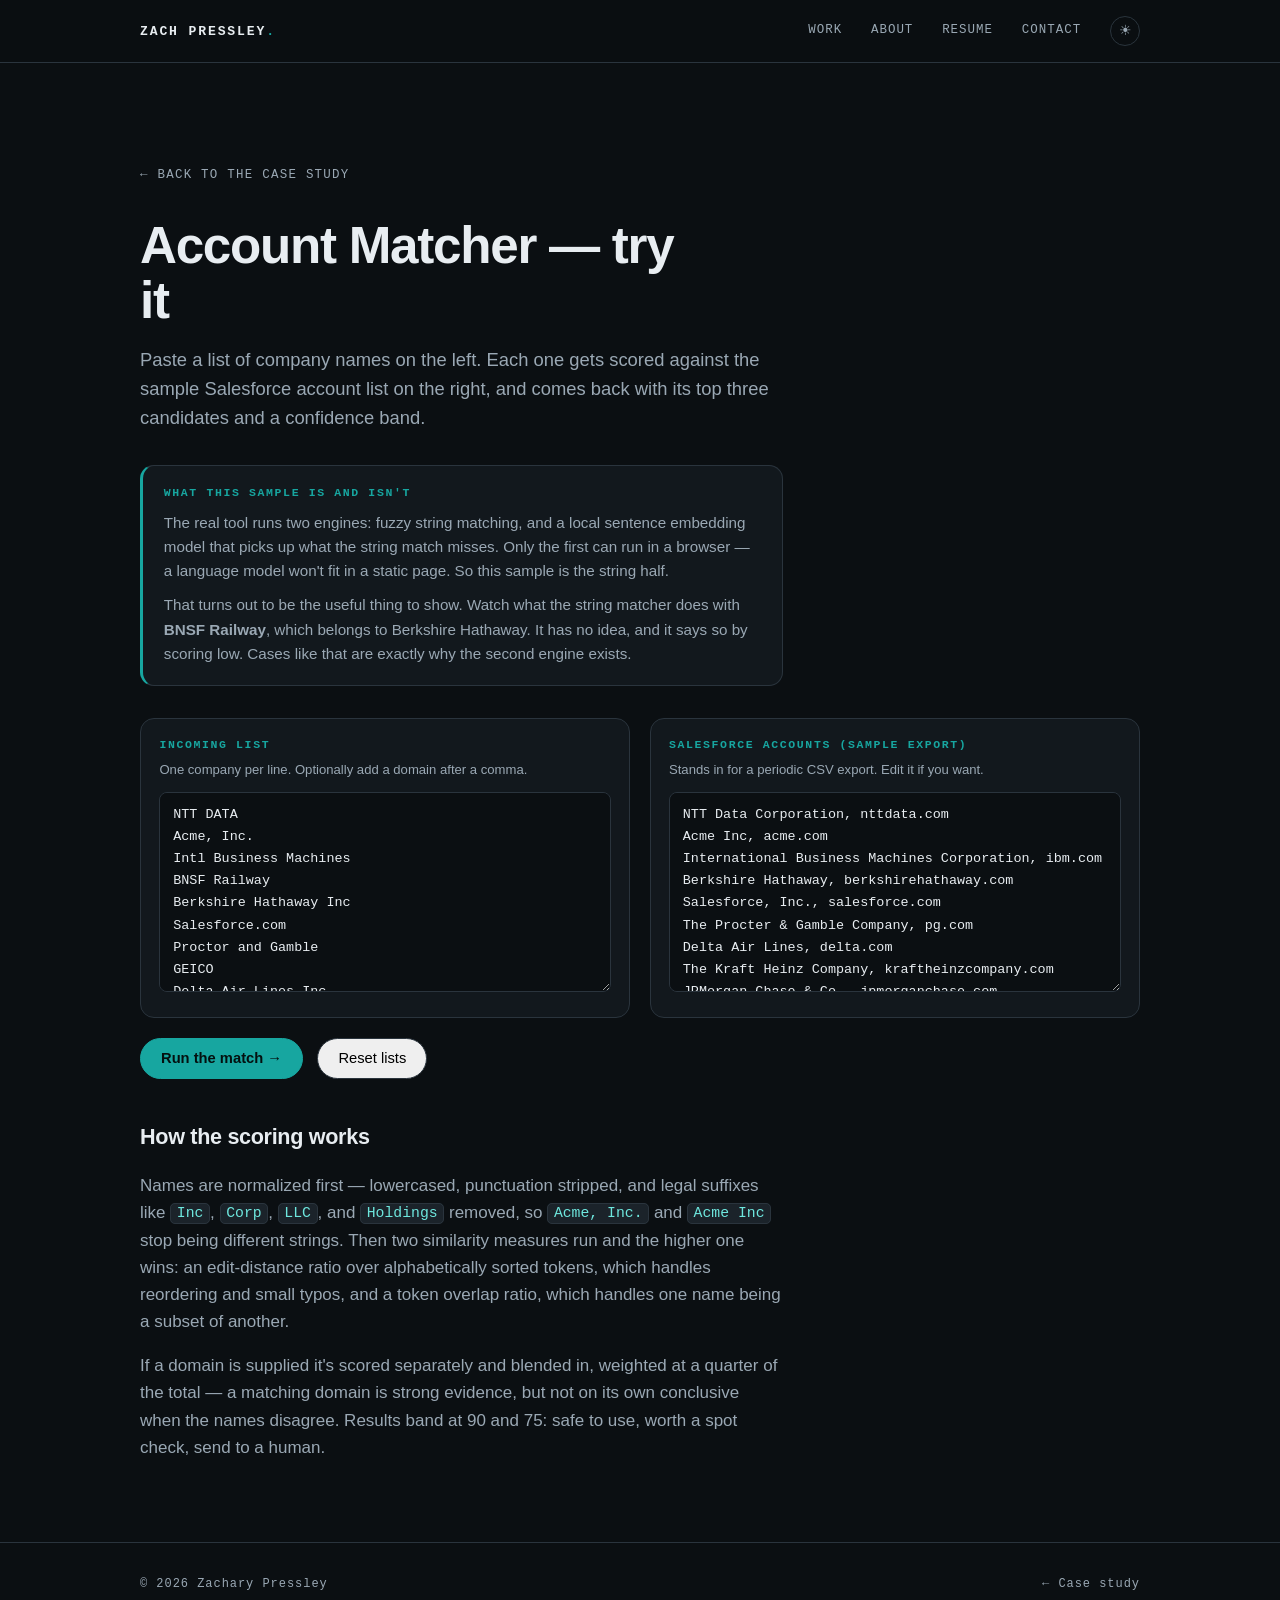
==== demo/account-matcher.html @ 4bb2a25f "Add account matcher and pricing projects, source, and browser demos" ====
<!doctype html>
<html lang="en">
<head>
<meta charset="utf-8">
<meta name="viewport" content="width=device-width, initial-scale=1">
<title>Account Matcher — Try it — Zachary Pressley</title>
<meta name="description" content="A runnable sample of the SFDC Account Matcher: paste company names, get ranked candidate matches against a sample Salesforce account list with confidence bands.">
<meta name="color-scheme" content="dark light">
<link rel="stylesheet" href="../assets/css/style.css">
<style>
  .demo-grid { display: grid; grid-template-columns: 1fr 1fr; gap: 1.2rem; margin: 1.8rem 0 1.2rem; }
  @media (max-width: 800px) { .demo-grid { grid-template-columns: 1fr; } }

  .pane { border: 1px solid var(--line); border-radius: var(--radius); background: var(--ink-2); padding: 1.1rem 1.15rem; }
  .pane h3 {
    font-family: var(--mono); font-size: .72rem; letter-spacing: .14em; text-transform: uppercase;
    color: var(--accent); margin: 0 0 .3rem;
  }
  .pane .hint { font-size: .82rem; color: var(--text-dim); margin: 0 0 .7rem; }

  textarea {
    width: 100%; min-height: 200px; resize: vertical;
    background: var(--ink); color: var(--text);
    border: 1px solid var(--line); border-radius: 8px; padding: .7rem .8rem;
    font-family: var(--mono); font-size: .84rem; line-height: 1.65;
  }
  textarea:focus { outline: none; border-color: var(--accent); }

  .run-row { display: flex; align-items: center; gap: .9rem; flex-wrap: wrap; margin-bottom: 1.6rem; }
  .run-row .status { font-family: var(--mono); font-size: .78rem; color: var(--text-dim); }

  .band {
    font-family: var(--mono); font-size: .66rem; letter-spacing: .1em; text-transform: uppercase;
    padding: .16rem .45rem; border-radius: 4px; border: 1px solid var(--line); white-space: nowrap;
  }
  .band--high   { color: #7ee0b8; border-color: #2c6b55; background: rgba(46,160,120,.14); }
  .band--medium { color: #e8c37a; border-color: #6d5624; background: rgba(200,150,50,.14); }
  .band--review { color: #e79a9a; border-color: #6d3434; background: rgba(190,80,80,.14); }

  .score { font-family: var(--mono); font-variant-numeric: tabular-nums; }
  .cand { color: var(--text); }
  .cand + .cand { margin-top: .3rem; }
  .cand--alt { color: var(--text-dim); font-size: .88em; }
  .in-name { font-weight: 600; color: var(--text); }
  tbody tr.miss td { background: rgba(190,80,80,.05); }
</style>
</head>
<body>

<nav class="nav">
  <div class="wrap nav__inner">
    <a class="nav__mark" href="../index.html">Zach Pressley<span>.</span></a>
    <div class="nav__links">
      <a href="../index.html#work">Work</a>
      <a href="../index.html#about">About</a>
      <a href="../assets/files/zach-pressley-resume.pdf" target="_blank" rel="noopener">Resume</a>
      <a href="../index.html#contact">Contact</a>
      <button class="theme-toggle" type="button" aria-label="Switch theme">☀</button>
    </div>
  </div>
</nav>

<main class="case">
  <div class="wrap">
    <a class="back" href="../projects/sfdc-account-matcher.html">← Back to the case study</a>

    <h1>Account Matcher — try it</h1>
    <p class="case__lede">
      Paste a list of company names on the left. Each one gets scored against the sample
      Salesforce account list on the right, and comes back with its top three candidates and a
      confidence band.
    </p>

    <div class="callout">
      <h4>What this sample is and isn't</h4>
      <p>
        The real tool runs two engines: fuzzy string matching, and a local sentence embedding
        model that picks up what the string match misses. Only the first can run in a browser —
        a language model won't fit in a static page. So this sample is the string half.
      </p>
      <p>
        That turns out to be the useful thing to show. Watch what the string matcher does with
        <strong>BNSF Railway</strong>, which belongs to Berkshire Hathaway. It has no idea, and
        it says so by scoring low. Cases like that are exactly why the second engine exists.
      </p>
    </div>

    <div class="demo-grid">
      <div class="pane">
        <h3>Incoming list</h3>
        <p class="hint">One company per line. Optionally add a domain after a comma.</p>
        <textarea id="input-list" spellcheck="false"></textarea>
      </div>
      <div class="pane">
        <h3>Salesforce accounts (sample export)</h3>
        <p class="hint">Stands in for a periodic CSV export. Edit it if you want.</p>
        <textarea id="account-list" spellcheck="false"></textarea>
      </div>
    </div>

    <div class="run-row">
      <button class="btn btn--primary" type="button" id="run">Run the match →</button>
      <button class="btn" type="button" id="reset">Reset lists</button>
      <span class="status" id="status"></span>
    </div>

    <div class="table-wrap" id="results-wrap" hidden>
      <table>
        <thead>
          <tr>
            <th>Incoming</th>
            <th>Top candidates</th>
            <th>Confidence</th>
            <th>Band</th>
          </tr>
        </thead>
        <tbody id="results"></tbody>
      </table>
    </div>

    <div class="prose">
      <h2>How the scoring works</h2>
      <p>
        Names are normalized first — lowercased, punctuation stripped, and legal suffixes like
        <code>Inc</code>, <code>Corp</code>, <code>LLC</code>, and <code>Holdings</code> removed,
        so <code>Acme, Inc.</code> and <code>Acme Inc</code> stop being different strings. Then
        two similarity measures run and the higher one wins: an edit-distance ratio over
        alphabetically sorted tokens, which handles reordering and small typos, and a token
        overlap ratio, which handles one name being a subset of another.
      </p>
      <p>
        If a domain is supplied it's scored separately and blended in, weighted at a quarter of
        the total — a matching domain is strong evidence, but not on its own conclusive when the
        names disagree. Results band at 90 and 75: safe to use, worth a spot check, send to a
        human.
      </p>
    </div>
  </div>
</main>

<footer class="footer">
  <div class="wrap footer__inner">
    <span>© <span id="year">2026</span> Zachary Pressley</span>
    <a href="../projects/sfdc-account-matcher.html">← Case study</a>
  </div>
</footer>

<script src="../assets/js/main.js"></script>
<script>
(function () {
  "use strict";

  var SAMPLE_INPUT = [
    "NTT DATA",
    "Acme, Inc.",
    "Intl Business Machines",
    "BNSF Railway",
    "Berkshire Hathaway Inc",
    "Salesforce.com",
    "Proctor and Gamble",
    "GEICO",
    "Delta Air Lines Inc.",
    "Kraft Heinz Co",
    "JP Morgan Chase & Co, jpmorganchase.com",
    "Zeta Manufacturing Group"
  ].join("\n");

  var SAMPLE_ACCOUNTS = [
    "NTT Data Corporation, nttdata.com",
    "Acme Inc, acme.com",
    "International Business Machines Corporation, ibm.com",
    "Berkshire Hathaway, berkshirehathaway.com",
    "Salesforce, Inc., salesforce.com",
    "The Procter & Gamble Company, pg.com",
    "Delta Air Lines, delta.com",
    "The Kraft Heinz Company, kraftheinzcompany.com",
    "JPMorgan Chase & Co., jpmorganchase.com",
    "Zeta Manufacturing Holdings LLC, zetamfg.com",
    "Alphabet Inc., abc.xyz",
    "Microsoft Corporation, microsoft.com",
    "Oracle Corporation, oracle.com",
    "Snowflake Inc., snowflake.com",
    "Databricks, databricks.com",
    "Amazon Web Services, aws.amazon.com",
    "Cisco Systems Inc, cisco.com",
    "Accenture plc, accenture.com",
    "Deloitte Touche Tohmatsu, deloitte.com",
    "Union Pacific Railroad, up.com"
  ].join("\n");

  var SUFFIXES = ["inc","incorporated","corp","corporation","co","company","llc","llp","ltd",
                  "limited","plc","sa","nv","ag","gmbh","holdings","holding","group","the"];

  function normalize(s) {
    var t = s.toLowerCase()
             .replace(/&/g, " and ")
             .replace(/[^a-z0-9\s]/g, " ")
             .replace(/\s+/g, " ")
             .trim();
    var toks = t.split(" ").filter(function (w) {
      return w && SUFFIXES.indexOf(w) === -1;
    });
    return toks.length ? toks : t.split(" ").filter(Boolean);
  }

  function levenshtein(a, b) {
    if (a === b) return 0;
    if (!a.length) return b.length;
    if (!b.length) return a.length;
    var prev = new Array(b.length + 1), cur = new Array(b.length + 1), i, j;
    for (j = 0; j <= b.length; j++) prev[j] = j;
    for (i = 1; i <= a.length; i++) {
      cur[0] = i;
      for (j = 1; j <= b.length; j++) {
        cur[j] = Math.min(prev[j] + 1, cur[j - 1] + 1,
                          prev[j - 1] + (a.charAt(i - 1) === b.charAt(j - 1) ? 0 : 1));
      }
      for (j = 0; j <= b.length; j++) prev[j] = cur[j];
    }
    return prev[b.length];
  }

  function ratio(a, b) {
    if (!a.length && !b.length) return 100;
    var d = levenshtein(a, b);
    return Math.round((1 - d / Math.max(a.length, b.length)) * 100);
  }

  function tokenSortRatio(ta, tb) {
    return ratio(ta.slice().sort().join(" "), tb.slice().sort().join(" "));
  }

  function tokenSetRatio(ta, tb) {
    var setA = {}, shared = 0;
    ta.forEach(function (t) { setA[t] = true; });
    tb.forEach(function (t) { if (setA[t]) shared++; });
    var denom = Math.min(ta.length, tb.length);
    return denom ? Math.round((shared / denom) * 100) : 0;
  }

  function nameScore(a, b) {
    var ta = normalize(a), tb = normalize(b);
    return Math.max(tokenSortRatio(ta, tb), tokenSetRatio(ta, tb));
  }

  function parseLine(line) {
    var parts = line.split(",");
    var domain = "";
    // treat a trailing part that looks like a domain as the domain
    if (parts.length > 1 && /^[\s]*[a-z0-9.-]+\.[a-z]{2,}[\s]*$/i.test(parts[parts.length - 1])) {
      domain = parts.pop().trim().toLowerCase();
    }
    return { name: parts.join(",").trim(), domain: domain };
  }

  function band(score) {
    if (score >= 90) return { cls: "band--high",   label: "High" };
    if (score >= 75) return { cls: "band--medium", label: "Medium" };
    return { cls: "band--review", label: "Review" };
  }

  function esc(s) {
    return String(s).replace(/[&<>"]/g, function (c) {
      return { "&": "&amp;", "<": "&lt;", ">": "&gt;", '"': "&quot;" }[c];
    });
  }

  var inputEl = document.getElementById("input-list");
  var acctEl = document.getElementById("account-list");
  var body = document.getElementById("results");
  var wrap = document.getElementById("results-wrap");
  var status = document.getElementById("status");

  function reset() {
    inputEl.value = SAMPLE_INPUT;
    acctEl.value = SAMPLE_ACCOUNTS;
    wrap.hidden = true;
    body.innerHTML = "";
    status.textContent = "";
  }

  function run() {
    var inputs = inputEl.value.split("\n").map(function (l) { return l.trim(); })
                        .filter(Boolean).map(parseLine);
    var accounts = acctEl.value.split("\n").map(function (l) { return l.trim(); })
                          .filter(Boolean).map(parseLine);

    if (!inputs.length || !accounts.length) {
      status.textContent = "Need at least one line on each side.";
      return;
    }

    var rows = inputs.map(function (inp) {
      var scored = accounts.map(function (acct) {
        var n = nameScore(inp.name, acct.name);
        var combined = n;
        if (inp.domain && acct.domain) {
          var d = inp.domain === acct.domain ? 100 : ratio(inp.domain, acct.domain);
          combined = Math.round(n * 0.75 + d * 0.25);
        }
        return { name: acct.name, name_score: n, score: combined };
      }).sort(function (a, b) { return b.score - a.score; }).slice(0, 3);
      return { input: inp, candidates: scored };
    });

    body.innerHTML = rows.map(function (r) {
      var top = r.candidates[0];
      var bd = band(top.score);
      var cands = r.candidates.map(function (c, i) {
        return '<div class="cand' + (i ? " cand--alt" : "") + '">' +
               esc(c.name) + ' <span class="score">' + c.score + '</span></div>';
      }).join("");
      return '<tr class="' + (top.score < 75 ? "miss" : "") + '">' +
             '<td><span class="in-name">' + esc(r.input.name) + "</span>" +
             (r.input.domain ? '<div class="cand--alt">' + esc(r.input.domain) + "</div>" : "") +
             "</td>" +
             "<td>" + cands + "</td>" +
             '<td class="score">' + top.score + "</td>" +
             '<td><span class="band ' + bd.cls + '">' + bd.label + "</span></td>" +
             "</tr>";
    }).join("");

    var flagged = rows.filter(function (r) { return r.candidates[0].score < 75; }).length;
    status.textContent = rows.length + " scored · " + flagged + " flagged for review";
    wrap.hidden = false;
  }

  document.getElementById("run").addEventListener("click", run);
  document.getElementById("reset").addEventListener("click", reset);
  reset();
})();
</script>
</body>
</html>
---- assets/css/style.css ----
/* ============================================================
   Zach Pressley — portfolio
   Single stylesheet. No build step. Edit freely.
   ============================================================ */

:root {
  --ink:        #0b0f12;
  --ink-2:      #12181d;
  --ink-3:      #1b232a;
  --line:       #2a343d;
  --text:       #e8edf1;
  --text-dim:   #9aa8b4;
  --accent:     #17a6a0;
  --accent-2:   #6ee7de;
  --max:        1080px;
  --pad:        clamp(1.25rem, 4vw, 2.5rem);
  --radius:     14px;
  --mono: ui-monospace, "SF Mono", "JetBrains Mono", Menlo, Consolas, monospace;
  --sans: -apple-system, BlinkMacSystemFont, "Segoe UI", Inter, Roboto, Helvetica, Arial, sans-serif;
}

[data-theme="light"] {
  --ink:      #f7f8f9;
  --ink-2:    #ffffff;
  --ink-3:    #eef1f3;
  --line:     #d9dfe4;
  --text:     #0d1418;
  --text-dim: #5a6873;
  --accent:   #0f7c78;
  --accent-2: #0b5c59;
}

* { box-sizing: border-box; }

html { scroll-behavior: smooth; }

body {
  margin: 0;
  background: var(--ink);
  color: var(--text);
  font-family: var(--sans);
  font-size: 17px;
  line-height: 1.6;
  -webkit-font-smoothing: antialiased;
}

a { color: inherit; }

img { max-width: 100%; display: block; }

.wrap {
  max-width: var(--max);
  margin: 0 auto;
  padding: 0 var(--pad);
}

/* ---------- nav ---------- */

.nav {
  position: sticky;
  top: 0;
  z-index: 50;
  background: color-mix(in srgb, var(--ink) 88%, transparent);
  backdrop-filter: blur(10px);
  border-bottom: 1px solid var(--line);
}

.nav__inner {
  display: flex;
  align-items: center;
  justify-content: space-between;
  gap: 1rem;
  height: 62px;
}

.nav__mark {
  font-family: var(--mono);
  font-size: .82rem;
  letter-spacing: .14em;
  text-transform: uppercase;
  text-decoration: none;
  font-weight: 600;
}

.nav__mark span { color: var(--accent); }

.nav__links {
  display: flex;
  align-items: center;
  gap: clamp(.9rem, 3vw, 1.8rem);
  font-family: var(--mono);
  font-size: .78rem;
  letter-spacing: .08em;
  text-transform: uppercase;
}

.nav__links a {
  text-decoration: none;
  color: var(--text-dim);
  transition: color .15s ease;
}

.nav__links a:hover { color: var(--text); }

.theme-toggle {
  background: none;
  border: 1px solid var(--line);
  color: var(--text-dim);
  border-radius: 999px;
  width: 30px;
  height: 30px;
  cursor: pointer;
  font-size: .85rem;
  line-height: 1;
  display: grid;
  place-items: center;
  transition: border-color .15s ease, color .15s ease;
}

.theme-toggle:hover { color: var(--text); border-color: var(--accent); }

/* ---------- hero ---------- */

.hero { padding: clamp(4rem, 12vw, 8rem) 0 clamp(3rem, 8vw, 5rem); }

.eyebrow {
  font-family: var(--mono);
  font-size: .78rem;
  letter-spacing: .18em;
  text-transform: uppercase;
  color: var(--accent);
  margin: 0 0 1.25rem;
  display: flex;
  align-items: center;
  gap: .7rem;
}

.eyebrow::after {
  content: "";
  height: 1px;
  flex: 1;
  max-width: 120px;
  background: linear-gradient(90deg, var(--accent), transparent);
}

.hero h1 {
  font-size: clamp(2.4rem, 7vw, 4.4rem);
  line-height: 1.03;
  letter-spacing: -.03em;
  margin: 0 0 1.4rem;
  font-weight: 700;
  max-width: 16ch;
}

.hero h1 em { font-style: normal; color: var(--accent); }

.hero p {
  font-size: clamp(1.02rem, 2.2vw, 1.22rem);
  color: var(--text-dim);
  max-width: 58ch;
  margin: 0 0 2.2rem;
}

.cta-row { display: flex; flex-wrap: wrap; gap: .8rem; }

.btn {
  display: inline-flex;
  align-items: center;
  gap: .5rem;
  padding: .72rem 1.25rem;
  border-radius: 999px;
  border: 1px solid var(--line);
  text-decoration: none;
  font-size: .92rem;
  font-weight: 500;
  transition: all .16s ease;
}

.btn--primary {
  background: var(--accent);
  border-color: var(--accent);
  color: #04100f;
  font-weight: 600;
}

.btn--primary:hover { background: var(--accent-2); border-color: var(--accent-2); }

.btn:hover { border-color: var(--accent); color: var(--text); }

.btn--primary:hover { color: #04100f; }

/* ---------- sections ---------- */

section { scroll-margin-top: 80px; }

.section {
  padding: clamp(3rem, 8vw, 5.5rem) 0;
  border-top: 1px solid var(--line);
}

.section__head {
  display: flex;
  align-items: baseline;
  justify-content: space-between;
  gap: 1rem;
  flex-wrap: wrap;
  margin-bottom: 2.4rem;
}

.section__head h2 {
  font-size: clamp(1.5rem, 3.6vw, 2.1rem);
  letter-spacing: -.02em;
  margin: 0;
}

.section__head .count {
  font-family: var(--mono);
  font-size: .78rem;
  color: var(--text-dim);
  letter-spacing: .1em;
}

/* ---------- filters ---------- */

.filters {
  display: flex;
  flex-wrap: wrap;
  gap: .5rem;
  margin-bottom: 2rem;
}

.chip {
  font-family: var(--mono);
  font-size: .74rem;
  letter-spacing: .08em;
  text-transform: uppercase;
  padding: .42rem .8rem;
  border-radius: 999px;
  border: 1px solid var(--line);
  background: transparent;
  color: var(--text-dim);
  cursor: pointer;
  transition: all .15s ease;
}

.chip:hover { color: var(--text); border-color: var(--accent); }

.chip[aria-pressed="true"] {
  background: var(--accent);
  border-color: var(--accent);
  color: #04100f;
  font-weight: 600;
}

/* ---------- project grid ---------- */

.grid {
  display: grid;
  grid-template-columns: repeat(auto-fill, minmax(300px, 1fr));
  gap: 1.1rem;
}

.card {
  position: relative;
  display: flex;
  flex-direction: column;
  gap: .85rem;
  padding: 1.5rem;
  background: var(--ink-2);
  border: 1px solid var(--line);
  border-radius: var(--radius);
  text-decoration: none;
  overflow: hidden;
  transition: transform .18s ease, border-color .18s ease;
}

.card::before {
  content: "";
  position: absolute;
  inset: 0 0 auto 0;
  height: 2px;
  background: linear-gradient(90deg, var(--accent), transparent);
  opacity: 0;
  transition: opacity .18s ease;
}

.card:hover { transform: translateY(-3px); border-color: var(--accent); }
.card:hover::before { opacity: 1; }

.card__meta {
  font-family: var(--mono);
  font-size: .72rem;
  letter-spacing: .12em;
  text-transform: uppercase;
  color: var(--text-dim);
  display: flex;
  justify-content: space-between;
  gap: 1rem;
}

.card__meta .year { color: var(--accent); }

.card h3 {
  margin: 0;
  font-size: 1.24rem;
  letter-spacing: -.015em;
  line-height: 1.25;
}

.card p {
  margin: 0;
  color: var(--text-dim);
  font-size: .95rem;
  flex: 1;
}

.tags { display: flex; flex-wrap: wrap; gap: .38rem; }

.tag {
  font-family: var(--mono);
  font-size: .68rem;
  letter-spacing: .06em;
  text-transform: uppercase;
  color: var(--text-dim);
  border: 1px solid var(--line);
  border-radius: 5px;
  padding: .18rem .45rem;
}

.card__go {
  font-family: var(--mono);
  font-size: .76rem;
  letter-spacing: .1em;
  text-transform: uppercase;
  color: var(--accent);
}

.empty {
  color: var(--text-dim);
  font-family: var(--mono);
  font-size: .85rem;
  padding: 2rem 0;
}

/* ---------- about ---------- */

.about {
  display: grid;
  grid-template-columns: 1.4fr 1fr;
  gap: clamp(1.5rem, 5vw, 3.5rem);
  align-items: start;
}

@media (max-width: 760px) { .about { grid-template-columns: 1fr; } }

.about p { color: var(--text-dim); }
.about p:first-child { color: var(--text); font-size: 1.1rem; }

.stack-list { display: grid; gap: 1.2rem; }

.stack-list h4 {
  font-family: var(--mono);
  font-size: .74rem;
  letter-spacing: .14em;
  text-transform: uppercase;
  color: var(--accent);
  margin: 0 0 .45rem;
}

.stack-list ul {
  margin: 0;
  padding: 0;
  list-style: none;
  color: var(--text-dim);
  font-size: .93rem;
  line-height: 1.85;
}

/* ---------- contact ---------- */

.contact-row {
  display: flex;
  flex-wrap: wrap;
  gap: 1.6rem;
  margin-top: 1.4rem;
}

.contact-row a {
  font-family: var(--mono);
  font-size: .88rem;
  letter-spacing: .04em;
  text-decoration: none;
  color: var(--text-dim);
  border-bottom: 1px solid var(--line);
  padding-bottom: 2px;
  transition: color .15s ease, border-color .15s ease;
}

.contact-row a:hover { color: var(--accent); border-color: var(--accent); }

/* ---------- footer ---------- */

.footer {
  border-top: 1px solid var(--line);
  padding: 2rem 0 3rem;
  margin-top: 2rem;
  font-family: var(--mono);
  font-size: .75rem;
  letter-spacing: .08em;
  color: var(--text-dim);
}

.footer__inner {
  display: flex;
  justify-content: space-between;
  align-items: center;
  flex-wrap: wrap;
  gap: .6rem;
}

.footer a { text-decoration: none; }
.footer a:hover { color: var(--accent); }

/* ---------- case study pages ---------- */

.case { padding: clamp(3rem, 9vw, 6rem) 0 2rem; }

.back {
  font-family: var(--mono);
  font-size: .78rem;
  letter-spacing: .1em;
  text-transform: uppercase;
  text-decoration: none;
  color: var(--text-dim);
  display: inline-block;
  margin-bottom: 2rem;
}

.back:hover { color: var(--accent); }

.case h1 {
  font-size: clamp(2rem, 5.5vw, 3.2rem);
  line-height: 1.08;
  letter-spacing: -.025em;
  margin: 0 0 1rem;
  max-width: 20ch;
}

.case__lede {
  font-size: 1.15rem;
  color: var(--text-dim);
  max-width: 62ch;
  margin: 0 0 2rem;
}

.facts {
  display: grid;
  grid-template-columns: repeat(auto-fit, minmax(150px, 1fr));
  gap: 1.2rem;
  padding: 1.4rem 0;
  border-top: 1px solid var(--line);
  border-bottom: 1px solid var(--line);
  margin-bottom: 2.8rem;
}

.fact dt {
  font-family: var(--mono);
  font-size: .7rem;
  letter-spacing: .14em;
  text-transform: uppercase;
  color: var(--accent);
  margin-bottom: .35rem;
}

.fact dd { margin: 0; font-size: .95rem; }

.prose { max-width: 68ch; }

.prose h2 {
  font-size: 1.35rem;
  letter-spacing: -.015em;
  margin: 2.6rem 0 .8rem;
}

.prose h3 {
  font-size: 1.05rem;
  margin: 1.8rem 0 .5rem;
}

.prose p, .prose li { color: var(--text-dim); }

.prose ul { padding-left: 1.15rem; }

.prose li { margin-bottom: .4rem; }

.prose code {
  font-family: var(--mono);
  font-size: .87em;
  background: var(--ink-3);
  border: 1px solid var(--line);
  border-radius: 5px;
  padding: .1em .38em;
  color: var(--accent-2);
}

.prose pre {
  background: var(--ink-2);
  border: 1px solid var(--line);
  border-radius: var(--radius);
  padding: 1rem 1.1rem;
  overflow-x: auto;
}

.prose pre code { background: none; border: none; padding: 0; color: var(--text); }

.prose blockquote {
  margin: 1.6rem 0;
  padding: .2rem 0 .2rem 1.1rem;
  border-left: 2px solid var(--accent);
  color: var(--text);
  font-size: 1.05rem;
}

.figure { margin: 2rem 0; }

.figure img { border: 1px solid var(--line); border-radius: var(--radius); }

.figure figcaption {
  font-family: var(--mono);
  font-size: .74rem;
  color: var(--text-dim);
  margin-top: .6rem;
  letter-spacing: .04em;
}

@media (prefers-reduced-motion: reduce) {
  * { transition: none !important; animation: none !important; }
  html { scroll-behavior: auto; }
}

/* ---------- deck embed + document links (case study pages) ---------- */

.embed {
  position: relative;
  margin: 2rem 0 .9rem;
  border: 1px solid var(--line);
  border-radius: var(--radius);
  overflow: hidden;
  background: #0B0E13;
  aspect-ratio: 16 / 10;
}

.embed iframe {
  position: absolute;
  inset: 0;
  width: 100%;
  height: 100%;
  border: 0;
}

@media (max-width: 700px) {
  .embed { display: none; }
}

.doclinks {
  display: flex;
  flex-wrap: wrap;
  gap: .7rem;
  margin: 1.1rem 0 2.6rem;
}

.embed-note {
  font-family: var(--mono);
  font-size: .74rem;
  letter-spacing: .04em;
  color: var(--text-dim);
  margin: 0;
}

/* ---------- callout + tables (case study pages) ---------- */

.callout {
  border: 1px solid var(--line);
  border-left: 3px solid var(--accent);
  border-radius: var(--radius);
  background: var(--ink-2);
  padding: 1.15rem 1.3rem;
  margin: 2rem 0;
  max-width: 68ch;
}

.callout h4 {
  font-family: var(--mono);
  font-size: .72rem;
  letter-spacing: .14em;
  text-transform: uppercase;
  color: var(--accent);
  margin: 0 0 .5rem;
}

.callout p { margin: 0; color: var(--text-dim); font-size: .95rem; }
.callout p + p { margin-top: .6rem; }

.table-wrap {
  overflow-x: auto;
  margin: 1.6rem 0 2rem;
  border: 1px solid var(--line);
  border-radius: var(--radius);
}

table {
  width: 100%;
  border-collapse: collapse;
  font-size: .92rem;
  min-width: 520px;
}

thead th {
  text-align: left;
  font-family: var(--mono);
  font-size: .7rem;
  letter-spacing: .12em;
  text-transform: uppercase;
  color: var(--accent);
  font-weight: 600;
  padding: .85rem 1rem;
  background: var(--ink-3);
  white-space: nowrap;
}

tbody td {
  padding: .8rem 1rem;
  border-top: 1px solid var(--line);
  color: var(--text-dim);
  vertical-align: top;
}

tbody td:first-child {
  color: var(--text);
  font-weight: 600;
  white-space: nowrap;
}

/* ---------- narrow screens: keep the nav on one line ---------- */

@media (max-width: 560px) {
  .nav__inner { height: 56px; }
  .nav__mark { font-size: .72rem; letter-spacing: .1em; }
  .nav__links { gap: .62rem; font-size: .68rem; letter-spacing: .05em; }
  .theme-toggle { width: 26px; height: 26px; font-size: .75rem; }
}

@media (max-width: 380px) {
  .nav__links { gap: .5rem; font-size: .64rem; }
  .nav__mark { font-size: .66rem; }
}
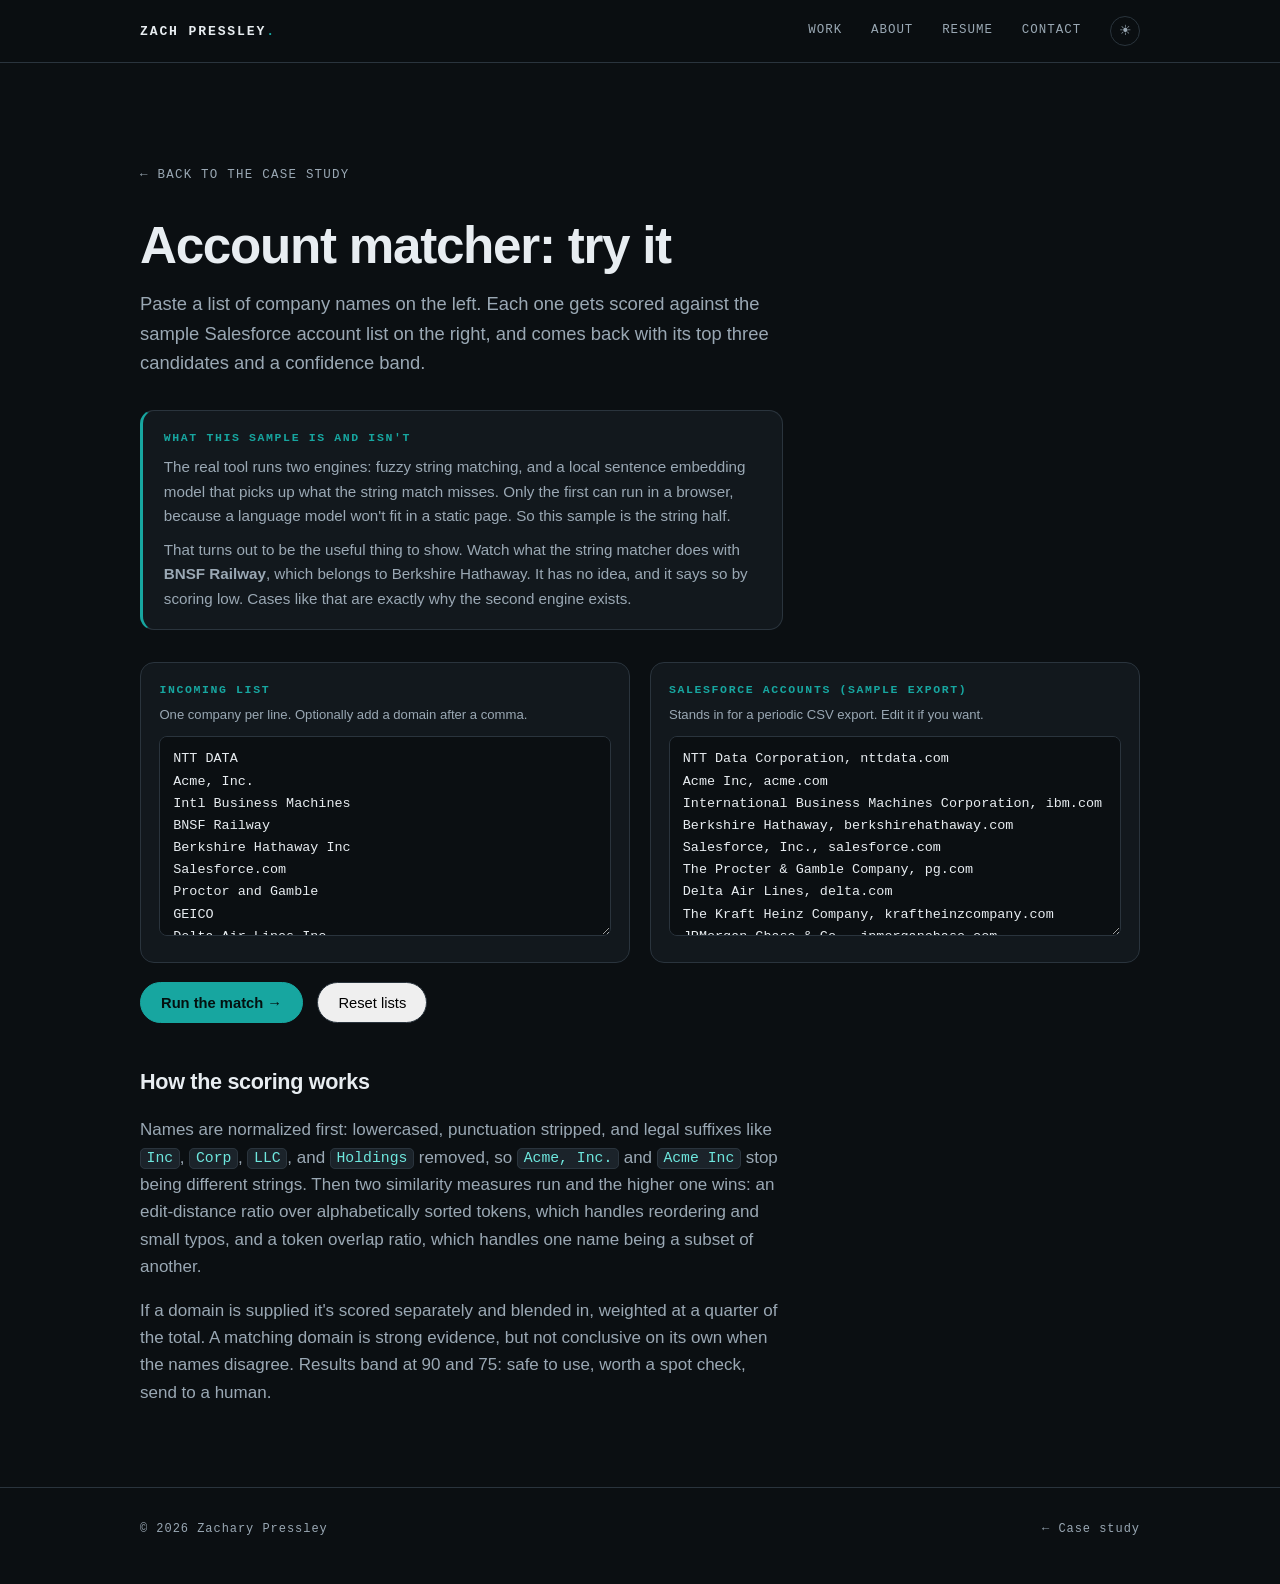
==== commit 23f7a943: "Add Clay screenshot; voice pass across the site" ====
--- a/demo/account-matcher.html
+++ b/demo/account-matcher.html
@@ -3,7 +3,7 @@
 <head>
 <meta charset="utf-8">
 <meta name="viewport" content="width=device-width, initial-scale=1">
-<title>Account Matcher — Try it — Zachary Pressley</title>
+<title>Account matcher: try it | Zachary Pressley</title>
 <meta name="description" content="A runnable sample of the SFDC Account Matcher: paste company names, get ranked candidate matches against a sample Salesforce account list with confidence bands.">
 <meta name="color-scheme" content="dark light">
 <link rel="stylesheet" href="../assets/css/style.css">
@@ -64,7 +64,7 @@
   <div class="wrap">
     <a class="back" href="../projects/sfdc-account-matcher.html">← Back to the case study</a>
 
-    <h1>Account Matcher — try it</h1>
+    <h1>Account matcher: try it</h1>
     <p class="case__lede">
       Paste a list of company names on the left. Each one gets scored against the sample
       Salesforce account list on the right, and comes back with its top three candidates and a
@@ -75,8 +75,8 @@
       <h4>What this sample is and isn't</h4>
       <p>
         The real tool runs two engines: fuzzy string matching, and a local sentence embedding
-        model that picks up what the string match misses. Only the first can run in a browser —
-        a language model won't fit in a static page. So this sample is the string half.
+        model that picks up what the string match misses. Only the first can run in a browser,
+        because a language model won't fit in a static page. So this sample is the string half.
       </p>
       <p>
         That turns out to be the useful thing to show. Watch what the string matcher does with
@@ -121,16 +121,16 @@
     <div class="prose">
       <h2>How the scoring works</h2>
       <p>
-        Names are normalized first — lowercased, punctuation stripped, and legal suffixes like
+        Names are normalized first: lowercased, punctuation stripped, and legal suffixes like
         <code>Inc</code>, <code>Corp</code>, <code>LLC</code>, and <code>Holdings</code> removed,
-        so <code>Acme, Inc.</code> and <code>Acme Inc</code> stop being different strings. Then
-        two similarity measures run and the higher one wins: an edit-distance ratio over
-        alphabetically sorted tokens, which handles reordering and small typos, and a token
-        overlap ratio, which handles one name being a subset of another.
+        so <code>Acme, Inc.</code> and <code>Acme Inc</code> stop being different strings. Then two
+        similarity measures run and the higher one wins: an edit-distance ratio over alphabetically
+        sorted tokens, which handles reordering and small typos, and a token overlap ratio, which
+        handles one name being a subset of another.
       </p>
       <p>
         If a domain is supplied it's scored separately and blended in, weighted at a quarter of
-        the total — a matching domain is strong evidence, but not on its own conclusive when the
+        the total. A matching domain is strong evidence, but not conclusive on its own when the
         names disagree. Results band at 90 and 75: safe to use, worth a spot check, send to a
         human.
       </p>
